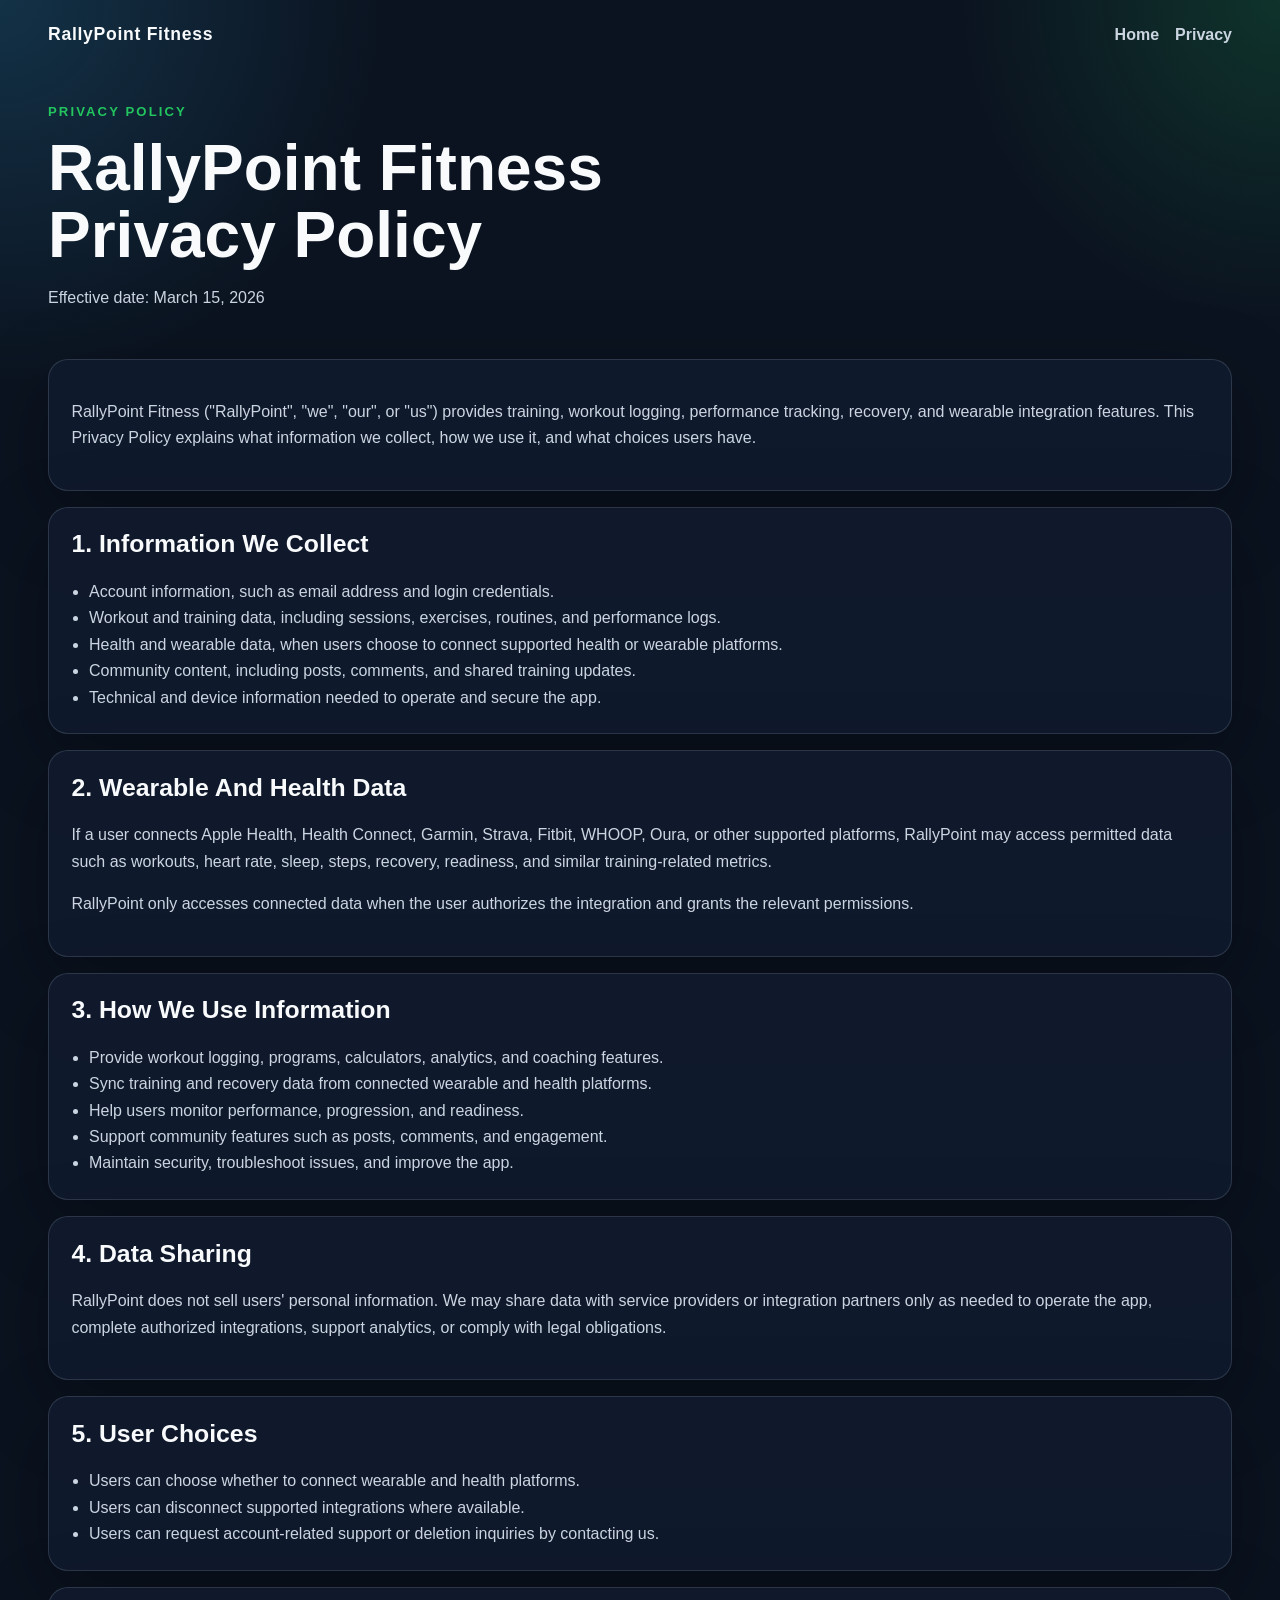
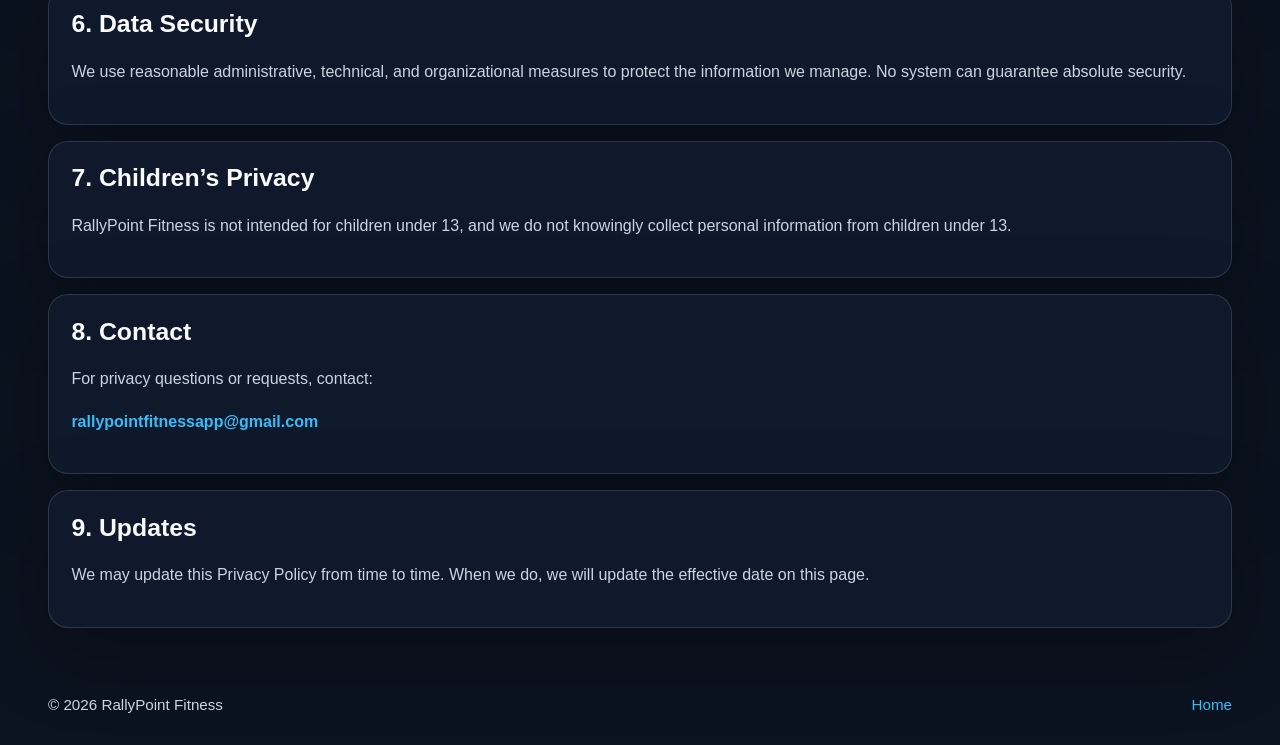
==== privacy.html @ d8b2dca5 "add RallyPoint marketing site and privacy policy" ====
<!DOCTYPE html>
<html lang="en">
<head>
  <meta charset="UTF-8">
  <meta name="viewport" content="width=device-width, initial-scale=1.0">
  <title>RallyPoint Fitness Privacy Policy</title>
  <meta
    name="description"
    content="Privacy Policy for RallyPoint Fitness."
  >
  <link rel="stylesheet" href="styles.css">
</head>
<body>
  <header class="subhero">
    <nav class="nav">
      <div class="brand">RallyPoint Fitness</div>
      <div class="nav-links">
        <a href="index.html">Home</a>
        <a href="privacy.html">Privacy</a>
      </div>
    </nav>
    <section class="hero-content compact">
      <p class="eyebrow">Privacy Policy</p>
      <h1>RallyPoint Fitness Privacy Policy</h1>
      <p class="hero-copy">
        Effective date: March 15, 2026
      </p>
    </section>
  </header>

  <main class="content">
    <section class="panel">
      <p>
        RallyPoint Fitness ("RallyPoint", "we", "our", or "us") provides training,
        workout logging, performance tracking, recovery, and wearable integration
        features. This Privacy Policy explains what information we collect, how we
        use it, and what choices users have.
      </p>
    </section>

    <section class="panel">
      <h2>1. Information We Collect</h2>
      <ul class="policy-list">
        <li>Account information, such as email address and login credentials.</li>
        <li>Workout and training data, including sessions, exercises, routines, and performance logs.</li>
        <li>Health and wearable data, when users choose to connect supported health or wearable platforms.</li>
        <li>Community content, including posts, comments, and shared training updates.</li>
        <li>Technical and device information needed to operate and secure the app.</li>
      </ul>
    </section>

    <section class="panel">
      <h2>2. Wearable And Health Data</h2>
      <p>
        If a user connects Apple Health, Health Connect, Garmin, Strava, Fitbit,
        WHOOP, Oura, or other supported platforms, RallyPoint may access permitted
        data such as workouts, heart rate, sleep, steps, recovery, readiness,
        and similar training-related metrics.
      </p>
      <p>
        RallyPoint only accesses connected data when the user authorizes the
        integration and grants the relevant permissions.
      </p>
    </section>

    <section class="panel">
      <h2>3. How We Use Information</h2>
      <ul class="policy-list">
        <li>Provide workout logging, programs, calculators, analytics, and coaching features.</li>
        <li>Sync training and recovery data from connected wearable and health platforms.</li>
        <li>Help users monitor performance, progression, and readiness.</li>
        <li>Support community features such as posts, comments, and engagement.</li>
        <li>Maintain security, troubleshoot issues, and improve the app.</li>
      </ul>
    </section>

    <section class="panel">
      <h2>4. Data Sharing</h2>
      <p>
        RallyPoint does not sell users' personal information. We may share data
        with service providers or integration partners only as needed to operate
        the app, complete authorized integrations, support analytics, or comply
        with legal obligations.
      </p>
    </section>

    <section class="panel">
      <h2>5. User Choices</h2>
      <ul class="policy-list">
        <li>Users can choose whether to connect wearable and health platforms.</li>
        <li>Users can disconnect supported integrations where available.</li>
        <li>Users can request account-related support or deletion inquiries by contacting us.</li>
      </ul>
    </section>

    <section class="panel">
      <h2>6. Data Security</h2>
      <p>
        We use reasonable administrative, technical, and organizational measures
        to protect the information we manage. No system can guarantee absolute security.
      </p>
    </section>

    <section class="panel">
      <h2>7. Children’s Privacy</h2>
      <p>
        RallyPoint Fitness is not intended for children under 13, and we do not knowingly
        collect personal information from children under 13.
      </p>
    </section>

    <section class="panel">
      <h2>8. Contact</h2>
      <p>
        For privacy questions or requests, contact:
      </p>
      <p class="contact-line">
        <a href="mailto:rallypointfitnessapp@gmail.com">rallypointfitnessapp@gmail.com</a>
      </p>
    </section>

    <section class="panel">
      <h2>9. Updates</h2>
      <p>
        We may update this Privacy Policy from time to time. When we do, we will
        update the effective date on this page.
      </p>
    </section>
  </main>

  <footer class="footer">
    <span>© 2026 RallyPoint Fitness</span>
    <a href="index.html">Home</a>
  </footer>
</body>
</html>
---- styles.css ----
:root {
  --bg: #0b1320;
  --bg-soft: #111b2e;
  --panel: rgba(17, 27, 46, 0.88);
  --line: rgba(148, 163, 184, 0.22);
  --text: #f8fafc;
  --muted: #cbd5e1;
  --accent: #22c55e;
  --accent-2: #38bdf8;
  --danger: #ef4444;
  --shadow: 0 24px 80px rgba(0, 0, 0, 0.28);
}

* {
  box-sizing: border-box;
}

html, body {
  margin: 0;
  padding: 0;
  background:
    radial-gradient(circle at top left, rgba(56, 189, 248, 0.18), transparent 24rem),
    radial-gradient(circle at top right, rgba(34, 197, 94, 0.18), transparent 20rem),
    var(--bg);
  color: var(--text);
  font-family: "Segoe UI", "Helvetica Neue", sans-serif;
}

a {
  color: var(--accent-2);
  text-decoration: none;
}

a:hover {
  text-decoration: underline;
}

.hero,
.subhero {
  padding: 1.5rem clamp(1rem, 4vw, 3rem) 2rem;
}

.nav {
  display: flex;
  align-items: center;
  justify-content: space-between;
  gap: 1rem;
  margin-bottom: 3.5rem;
}

.brand {
  font-size: 1.1rem;
  font-weight: 800;
  letter-spacing: 0.04em;
}

.nav-links {
  display: flex;
  flex-wrap: wrap;
  gap: 1rem;
}

.nav-links a {
  color: var(--muted);
  font-weight: 600;
}

.hero-content {
  max-width: 52rem;
}

.hero-content.compact {
  max-width: 44rem;
}

.eyebrow {
  color: var(--accent);
  font-size: 0.82rem;
  font-weight: 800;
  letter-spacing: 0.16em;
  text-transform: uppercase;
  margin: 0 0 0.75rem;
}

h1 {
  font-size: clamp(2.2rem, 5vw, 4.4rem);
  line-height: 1.05;
  margin: 0 0 1rem;
}

h2 {
  margin-top: 0;
  font-size: 1.55rem;
}

h3 {
  margin-top: 0;
  margin-bottom: 0.5rem;
  font-size: 1.05rem;
}

.hero-copy,
p,
li {
  color: var(--muted);
  line-height: 1.65;
  font-size: 1rem;
}

.hero-actions {
  display: flex;
  flex-wrap: wrap;
  gap: 0.9rem;
  margin-top: 1.5rem;
}

.button {
  display: inline-flex;
  align-items: center;
  justify-content: center;
  min-height: 3rem;
  padding: 0 1rem;
  border-radius: 999px;
  font-weight: 800;
}

.button-primary {
  background: var(--accent);
  color: #052e16;
}

.button-secondary {
  border: 1px solid var(--line);
  background: rgba(15, 23, 42, 0.72);
  color: var(--text);
}

.content {
  display: grid;
  gap: 1rem;
  padding: 0 clamp(1rem, 4vw, 3rem) 3rem;
}

.panel {
  border: 1px solid var(--line);
  border-radius: 1.25rem;
  background: var(--panel);
  box-shadow: var(--shadow);
  padding: 1.4rem;
}

.grid-list {
  display: grid;
  grid-template-columns: repeat(auto-fit, minmax(12rem, 1fr));
  gap: 0.75rem;
  padding-left: 1.1rem;
}

.feature-grid {
  display: grid;
  grid-template-columns: repeat(auto-fit, minmax(14rem, 1fr));
  gap: 1rem;
}

.feature-grid article {
  border: 1px solid var(--line);
  border-radius: 1rem;
  background: rgba(10, 18, 32, 0.72);
  padding: 1rem;
}

.policy-list {
  padding-left: 1.1rem;
  margin: 0;
}

.contact-line {
  font-weight: 700;
}

.footer {
  display: flex;
  align-items: center;
  justify-content: space-between;
  gap: 1rem;
  padding: 1.25rem clamp(1rem, 4vw, 3rem) 2rem;
  color: var(--muted);
  font-size: 0.95rem;
}

@media (max-width: 720px) {
  .nav,
  .footer {
    flex-direction: column;
    align-items: flex-start;
  }

  .hero,
  .subhero {
    padding-bottom: 1.25rem;
  }
}
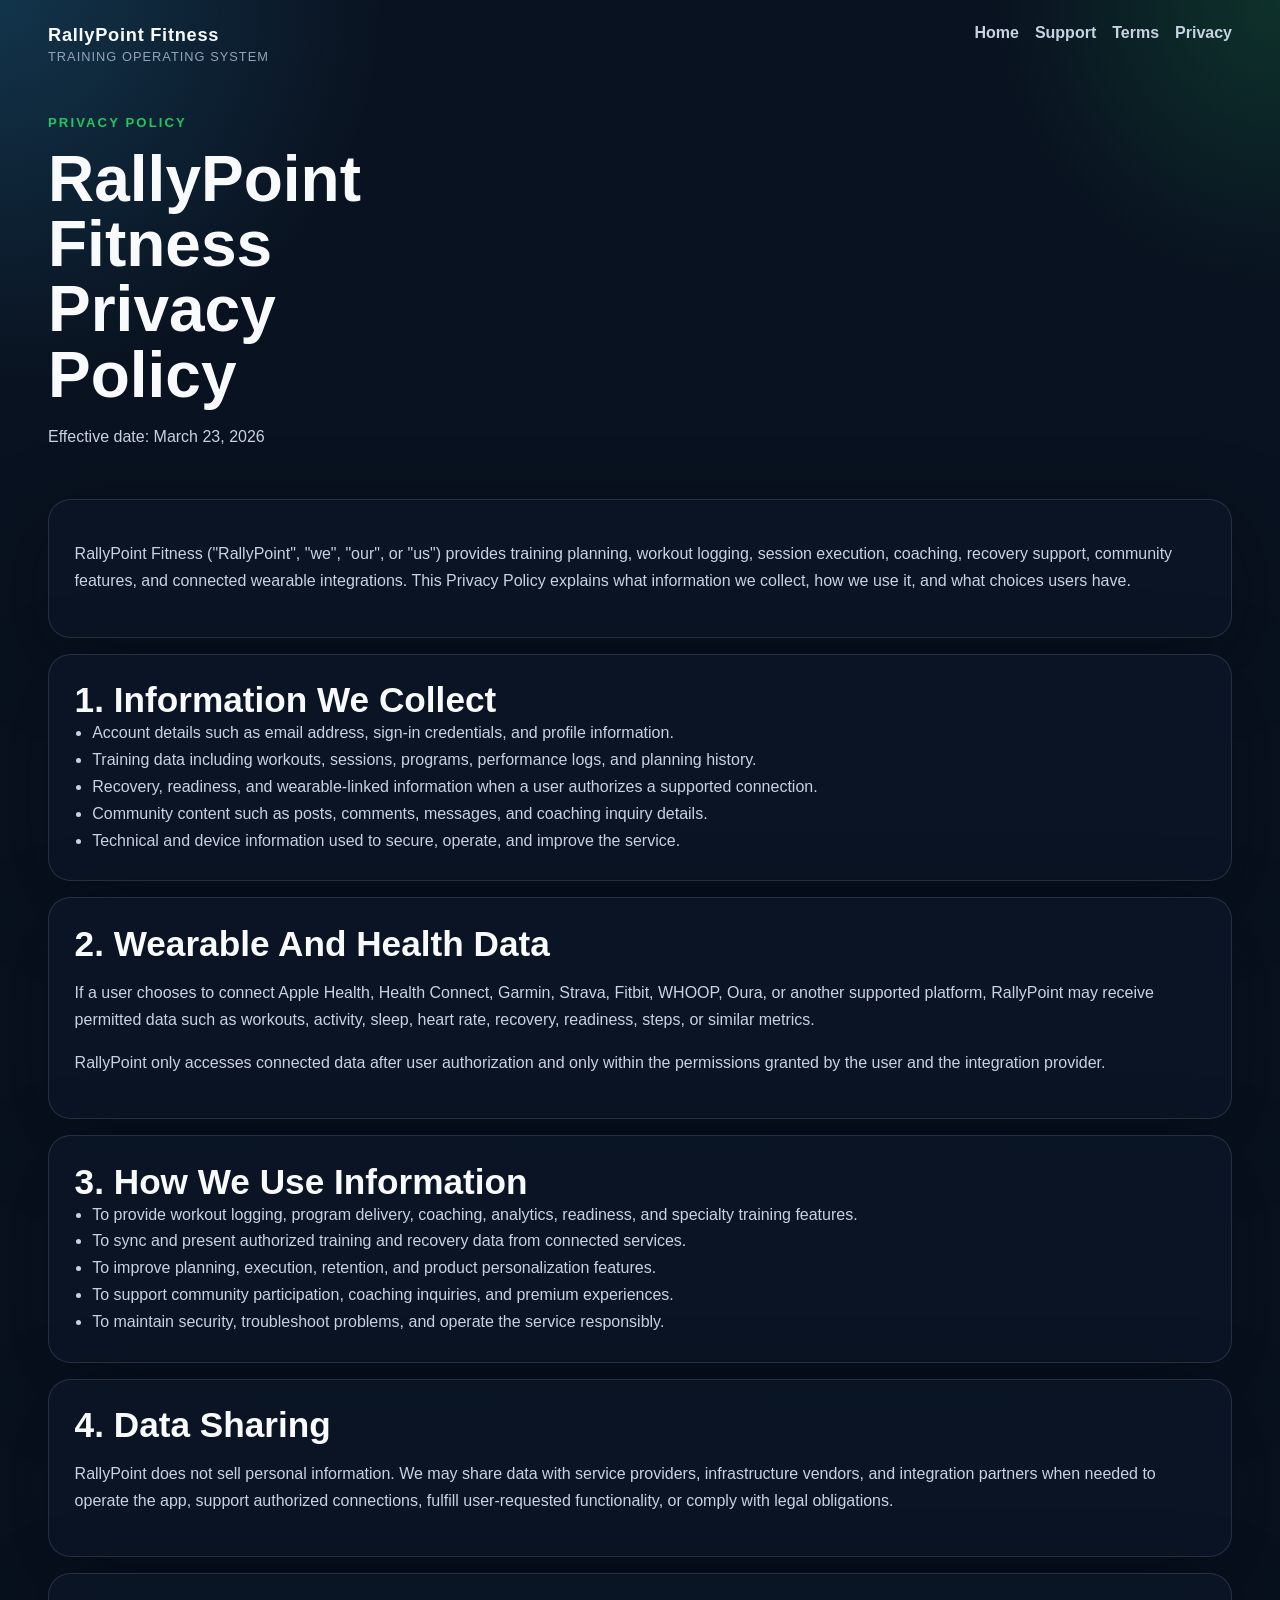
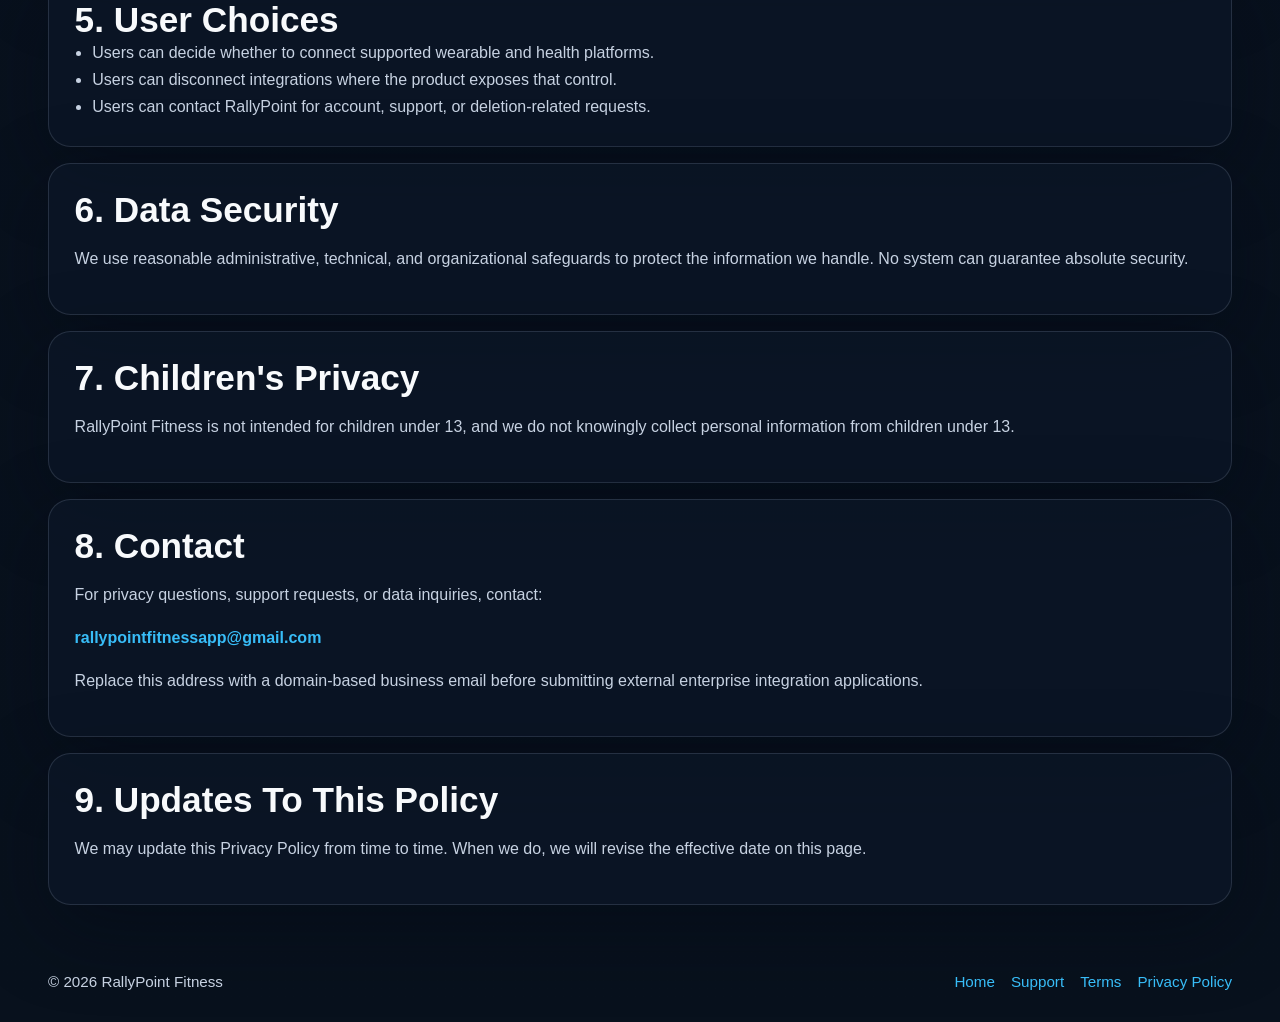
==== commit fc441db8: "build public business site surfaces" ====
--- a/privacy.html
+++ b/privacy.html
@@ -13,124 +13,132 @@
 <body>
   <header class="subhero">
     <nav class="nav">
-      <div class="brand">RallyPoint Fitness</div>
+      <div class="brand-block">
+        <div class="brand">RallyPoint Fitness</div>
+        <div class="brand-tag">Training Operating System</div>
+      </div>
       <div class="nav-links">
         <a href="index.html">Home</a>
+        <a href="support.html">Support</a>
+        <a href="terms.html">Terms</a>
         <a href="privacy.html">Privacy</a>
       </div>
     </nav>
     <section class="hero-content compact">
       <p class="eyebrow">Privacy Policy</p>
       <h1>RallyPoint Fitness Privacy Policy</h1>
-      <p class="hero-copy">
-        Effective date: March 15, 2026
-      </p>
+      <p class="hero-copy">Effective date: March 23, 2026</p>
     </section>
   </header>
 
   <main class="content">
-    <section class="panel">
+    <section class="panel panel-large">
       <p>
-        RallyPoint Fitness ("RallyPoint", "we", "our", or "us") provides training,
-        workout logging, performance tracking, recovery, and wearable integration
-        features. This Privacy Policy explains what information we collect, how we
-        use it, and what choices users have.
+        RallyPoint Fitness ("RallyPoint", "we", "our", or "us") provides training planning,
+        workout logging, session execution, coaching, recovery support, community features,
+        and connected wearable integrations. This Privacy Policy explains what information
+        we collect, how we use it, and what choices users have.
       </p>
     </section>
 
-    <section class="panel">
+    <section class="panel panel-large">
       <h2>1. Information We Collect</h2>
       <ul class="policy-list">
-        <li>Account information, such as email address and login credentials.</li>
-        <li>Workout and training data, including sessions, exercises, routines, and performance logs.</li>
-        <li>Health and wearable data, when users choose to connect supported health or wearable platforms.</li>
-        <li>Community content, including posts, comments, and shared training updates.</li>
-        <li>Technical and device information needed to operate and secure the app.</li>
+        <li>Account details such as email address, sign-in credentials, and profile information.</li>
+        <li>Training data including workouts, sessions, programs, performance logs, and planning history.</li>
+        <li>Recovery, readiness, and wearable-linked information when a user authorizes a supported connection.</li>
+        <li>Community content such as posts, comments, messages, and coaching inquiry details.</li>
+        <li>Technical and device information used to secure, operate, and improve the service.</li>
       </ul>
     </section>
 
-    <section class="panel">
+    <section class="panel panel-large">
       <h2>2. Wearable And Health Data</h2>
       <p>
-        If a user connects Apple Health, Health Connect, Garmin, Strava, Fitbit,
-        WHOOP, Oura, or other supported platforms, RallyPoint may access permitted
-        data such as workouts, heart rate, sleep, steps, recovery, readiness,
-        and similar training-related metrics.
+        If a user chooses to connect Apple Health, Health Connect, Garmin, Strava, Fitbit,
+        WHOOP, Oura, or another supported platform, RallyPoint may receive permitted data
+        such as workouts, activity, sleep, heart rate, recovery, readiness, steps, or similar metrics.
       </p>
       <p>
-        RallyPoint only accesses connected data when the user authorizes the
-        integration and grants the relevant permissions.
+        RallyPoint only accesses connected data after user authorization and only within the
+        permissions granted by the user and the integration provider.
       </p>
     </section>
 
-    <section class="panel">
+    <section class="panel panel-large">
       <h2>3. How We Use Information</h2>
       <ul class="policy-list">
-        <li>Provide workout logging, programs, calculators, analytics, and coaching features.</li>
-        <li>Sync training and recovery data from connected wearable and health platforms.</li>
-        <li>Help users monitor performance, progression, and readiness.</li>
-        <li>Support community features such as posts, comments, and engagement.</li>
-        <li>Maintain security, troubleshoot issues, and improve the app.</li>
+        <li>To provide workout logging, program delivery, coaching, analytics, readiness, and specialty training features.</li>
+        <li>To sync and present authorized training and recovery data from connected services.</li>
+        <li>To improve planning, execution, retention, and product personalization features.</li>
+        <li>To support community participation, coaching inquiries, and premium experiences.</li>
+        <li>To maintain security, troubleshoot problems, and operate the service responsibly.</li>
       </ul>
     </section>
 
-    <section class="panel">
+    <section class="panel panel-large">
       <h2>4. Data Sharing</h2>
       <p>
-        RallyPoint does not sell users' personal information. We may share data
-        with service providers or integration partners only as needed to operate
-        the app, complete authorized integrations, support analytics, or comply
-        with legal obligations.
+        RallyPoint does not sell personal information. We may share data with service providers,
+        infrastructure vendors, and integration partners when needed to operate the app, support
+        authorized connections, fulfill user-requested functionality, or comply with legal obligations.
       </p>
     </section>
 
-    <section class="panel">
+    <section class="panel panel-large">
       <h2>5. User Choices</h2>
       <ul class="policy-list">
-        <li>Users can choose whether to connect wearable and health platforms.</li>
-        <li>Users can disconnect supported integrations where available.</li>
-        <li>Users can request account-related support or deletion inquiries by contacting us.</li>
+        <li>Users can decide whether to connect supported wearable and health platforms.</li>
+        <li>Users can disconnect integrations where the product exposes that control.</li>
+        <li>Users can contact RallyPoint for account, support, or deletion-related requests.</li>
       </ul>
     </section>
 
-    <section class="panel">
+    <section class="panel panel-large">
       <h2>6. Data Security</h2>
       <p>
-        We use reasonable administrative, technical, and organizational measures
-        to protect the information we manage. No system can guarantee absolute security.
+        We use reasonable administrative, technical, and organizational safeguards to protect
+        the information we handle. No system can guarantee absolute security.
       </p>
     </section>
 
-    <section class="panel">
-      <h2>7. Children’s Privacy</h2>
+    <section class="panel panel-large">
+      <h2>7. Children's Privacy</h2>
       <p>
         RallyPoint Fitness is not intended for children under 13, and we do not knowingly
         collect personal information from children under 13.
       </p>
     </section>
 
-    <section class="panel">
+    <section class="panel panel-large">
       <h2>8. Contact</h2>
-      <p>
-        For privacy questions or requests, contact:
-      </p>
+      <p>For privacy questions, support requests, or data inquiries, contact:</p>
       <p class="contact-line">
         <a href="mailto:rallypointfitnessapp@gmail.com">rallypointfitnessapp@gmail.com</a>
       </p>
+      <p>
+        Replace this address with a domain-based business email before submitting external
+        enterprise integration applications.
+      </p>
     </section>
 
-    <section class="panel">
-      <h2>9. Updates</h2>
+    <section class="panel panel-large">
+      <h2>9. Updates To This Policy</h2>
       <p>
-        We may update this Privacy Policy from time to time. When we do, we will
-        update the effective date on this page.
+        We may update this Privacy Policy from time to time. When we do, we will revise the
+        effective date on this page.
       </p>
     </section>
   </main>
 
   <footer class="footer">
-    <span>© 2026 RallyPoint Fitness</span>
-    <a href="index.html">Home</a>
+    <span>&copy; 2026 RallyPoint Fitness</span>
+    <div class="footer-links">
+      <a href="index.html">Home</a>
+      <a href="support.html">Support</a>
+      <a href="terms.html">Terms</a>
+      <a href="privacy.html">Privacy Policy</a>
+    </div>
   </footer>
 </body>
 </html>
--- a/styles.css
+++ b/styles.css
@@ -1,29 +1,34 @@
 :root {
-  --bg: #0b1320;
-  --bg-soft: #111b2e;
-  --panel: rgba(17, 27, 46, 0.88);
-  --line: rgba(148, 163, 184, 0.22);
+  --bg: #08111d;
+  --bg-soft: #0e1c2f;
+  --bg-strong: #12253d;
+  --panel: rgba(11, 22, 38, 0.86);
+  --panel-strong: rgba(16, 31, 52, 0.94);
+  --line: rgba(148, 163, 184, 0.2);
   --text: #f8fafc;
-  --muted: #cbd5e1;
+  --muted: #c7d2e2;
+  --soft: #94a3b8;
   --accent: #22c55e;
   --accent-2: #38bdf8;
-  --danger: #ef4444;
-  --shadow: 0 24px 80px rgba(0, 0, 0, 0.28);
+  --accent-3: #f59e0b;
+  --shadow: 0 24px 80px rgba(1, 7, 18, 0.38);
 }
 
 * {
   box-sizing: border-box;
 }
 
-html, body {
+html,
+body {
   margin: 0;
   padding: 0;
+  min-height: 100%;
   background:
-    radial-gradient(circle at top left, rgba(56, 189, 248, 0.18), transparent 24rem),
-    radial-gradient(circle at top right, rgba(34, 197, 94, 0.18), transparent 20rem),
-    var(--bg);
+    radial-gradient(circle at top left, rgba(56, 189, 248, 0.2), transparent 24rem),
+    radial-gradient(circle at top right, rgba(34, 197, 94, 0.18), transparent 18rem),
+    linear-gradient(180deg, #091220 0%, #08111d 100%);
   color: var(--text);
-  font-family: "Segoe UI", "Helvetica Neue", sans-serif;
+  font-family: "Segoe UI", "Helvetica Neue", Arial, sans-serif;
 }
 
 a {
@@ -42,16 +47,28 @@
 
 .nav {
   display: flex;
-  align-items: center;
+  align-items: flex-start;
   justify-content: space-between;
   gap: 1rem;
-  margin-bottom: 3.5rem;
+  margin-bottom: 3rem;
+}
+
+.brand-block {
+  display: grid;
+  gap: 0.18rem;
 }
 
 .brand {
-  font-size: 1.1rem;
+  font-size: 1.14rem;
   font-weight: 800;
   letter-spacing: 0.04em;
+}
+
+.brand-tag {
+  color: var(--soft);
+  font-size: 0.8rem;
+  letter-spacing: 0.08em;
+  text-transform: uppercase;
 }
 
 .nav-links {
@@ -62,11 +79,18 @@
 
 .nav-links a {
   color: var(--muted);
-  font-weight: 600;
+  font-weight: 700;
+}
+
+.hero-shell {
+  display: grid;
+  grid-template-columns: minmax(0, 1.25fr) minmax(18rem, 0.85fr);
+  gap: 1.2rem;
+  align-items: stretch;
 }
 
 .hero-content {
-  max-width: 52rem;
+  max-width: 56rem;
 }
 
 .hero-content.compact {
@@ -79,31 +103,32 @@
   font-weight: 800;
   letter-spacing: 0.16em;
   text-transform: uppercase;
-  margin: 0 0 0.75rem;
+  margin: 0 0 0.8rem;
 }
 
 h1 {
-  font-size: clamp(2.2rem, 5vw, 4.4rem);
-  line-height: 1.05;
+  font-size: clamp(2.4rem, 5vw, 4.8rem);
+  line-height: 1.02;
   margin: 0 0 1rem;
+  max-width: 12ch;
 }
 
 h2 {
-  margin-top: 0;
-  font-size: 1.55rem;
+  margin: 0;
+  font-size: clamp(1.5rem, 3vw, 2.2rem);
 }
 
 h3 {
   margin-top: 0;
-  margin-bottom: 0.5rem;
-  font-size: 1.05rem;
+  margin-bottom: 0.55rem;
+  font-size: 1.04rem;
 }
 
 .hero-copy,
 p,
 li {
   color: var(--muted);
-  line-height: 1.65;
+  line-height: 1.68;
   font-size: 1rem;
 }
 
@@ -111,7 +136,7 @@
   display: flex;
   flex-wrap: wrap;
   gap: 0.9rem;
-  margin-top: 1.5rem;
+  margin-top: 1.6rem;
 }
 
 .button {
@@ -119,14 +144,16 @@
   align-items: center;
   justify-content: center;
   min-height: 3rem;
-  padding: 0 1rem;
+  padding: 0 1.1rem;
   border-radius: 999px;
   font-weight: 800;
+  letter-spacing: 0.01em;
 }
 
 .button-primary {
-  background: var(--accent);
-  color: #052e16;
+  background: linear-gradient(135deg, var(--accent) 0%, #16a34a 100%);
+  color: #03210f;
+  box-shadow: 0 18px 40px rgba(34, 197, 94, 0.22);
 }
 
 .button-secondary {
@@ -135,38 +162,139 @@
   color: var(--text);
 }
 
-.content {
-  display: grid;
-  gap: 1rem;
-  padding: 0 clamp(1rem, 4vw, 3rem) 3rem;
-}
-
+.hero-board,
 .panel {
   border: 1px solid var(--line);
-  border-radius: 1.25rem;
+  border-radius: 1.4rem;
   background: var(--panel);
   box-shadow: var(--shadow);
-  padding: 1.4rem;
-}
-
-.grid-list {
-  display: grid;
-  grid-template-columns: repeat(auto-fit, minmax(12rem, 1fr));
+}
+
+.hero-board {
+  padding: 1.2rem;
+  background:
+    linear-gradient(180deg, rgba(18, 37, 61, 0.96), rgba(8, 17, 29, 0.96));
+}
+
+.hero-board-head {
+  display: flex;
+  justify-content: space-between;
   gap: 0.75rem;
-  padding-left: 1.1rem;
-}
-
-.feature-grid {
-  display: grid;
-  grid-template-columns: repeat(auto-fit, minmax(14rem, 1fr));
-  gap: 1rem;
-}
-
-.feature-grid article {
+  align-items: center;
+  margin-bottom: 1rem;
+}
+
+.board-kicker {
+  color: var(--soft);
+  font-size: 0.8rem;
+  font-weight: 700;
+  letter-spacing: 0.08em;
+  text-transform: uppercase;
+}
+
+.board-badge {
+  border: 1px solid rgba(56, 189, 248, 0.28);
+  border-radius: 999px;
+  padding: 0.35rem 0.7rem;
+  color: #bfe8ff;
+  font-size: 0.78rem;
+  font-weight: 800;
+  background: rgba(56, 189, 248, 0.12);
+}
+
+.metric-grid,
+.feature-grid,
+.lane-grid,
+.company-grid,
+.contact-grid {
+  display: grid;
+  gap: 1rem;
+}
+
+.metric-grid {
+  grid-template-columns: 1fr;
+}
+
+.metric-card,
+.feature-grid article,
+.lane-card,
+.company-card,
+.contact-card {
   border: 1px solid var(--line);
   border-radius: 1rem;
-  background: rgba(10, 18, 32, 0.72);
+  background: rgba(10, 18, 32, 0.76);
   padding: 1rem;
+}
+
+.metric-label,
+.contact-label {
+  display: block;
+  color: var(--soft);
+  font-size: 0.78rem;
+  font-weight: 800;
+  letter-spacing: 0.08em;
+  text-transform: uppercase;
+  margin-bottom: 0.55rem;
+}
+
+.metric-card strong,
+.contact-link {
+  color: var(--text);
+  font-size: 1rem;
+  line-height: 1.45;
+}
+
+.content {
+  display: grid;
+  gap: 1rem;
+  padding: 0 clamp(1rem, 4vw, 3rem) 3rem;
+}
+
+.panel {
+  padding: 1.5rem;
+}
+
+.panel-large {
+  padding: 1.6rem;
+}
+
+.section-head {
+  display: grid;
+  gap: 0.55rem;
+  margin-bottom: 1rem;
+}
+
+.section-copy {
+  margin-top: 0;
+  margin-bottom: 1.1rem;
+}
+
+.feature-grid,
+.lane-grid,
+.company-grid,
+.contact-grid {
+  grid-template-columns: repeat(auto-fit, minmax(15rem, 1fr));
+}
+
+.grid-list {
+  display: grid;
+  grid-template-columns: repeat(auto-fit, minmax(12rem, 1fr));
+  gap: 0.8rem;
+  padding-left: 1.1rem;
+}
+
+.clean-list {
+  list-style: none;
+  padding-left: 0;
+  margin: 0;
+}
+
+.clean-list li {
+  border: 1px solid var(--line);
+  border-radius: 999px;
+  padding: 0.8rem 0.95rem;
+  background: rgba(10, 18, 32, 0.76);
+  font-weight: 700;
 }
 
 .policy-list {
@@ -186,6 +314,18 @@
   padding: 1.25rem clamp(1rem, 4vw, 3rem) 2rem;
   color: var(--muted);
   font-size: 0.95rem;
+}
+
+.footer-links {
+  display: flex;
+  gap: 1rem;
+  flex-wrap: wrap;
+}
+
+@media (max-width: 900px) {
+  .hero-shell {
+    grid-template-columns: 1fr;
+  }
 }
 
 @media (max-width: 720px) {
@@ -197,6 +337,10 @@
 
   .hero,
   .subhero {
-    padding-bottom: 1.25rem;
+    padding-bottom: 1.2rem;
   }
-}
+
+  h1 {
+    max-width: none;
+  }
+}
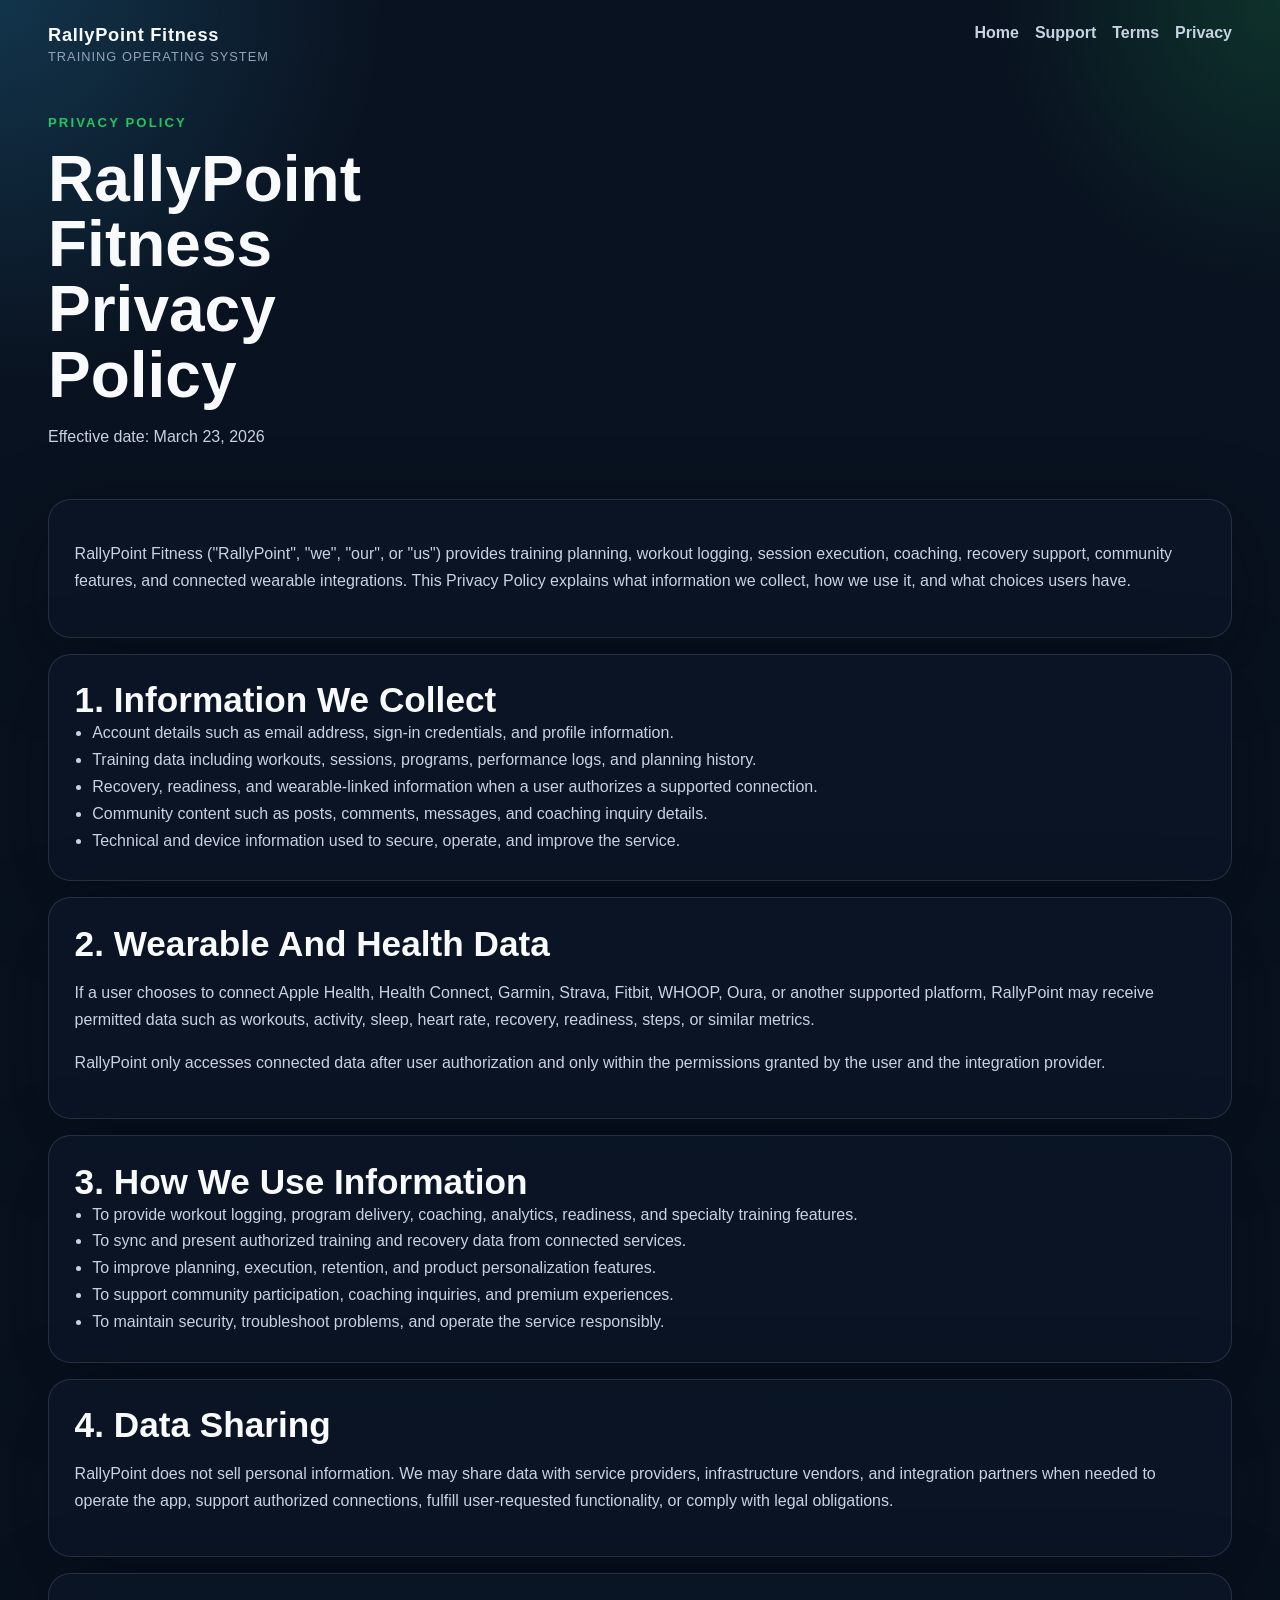
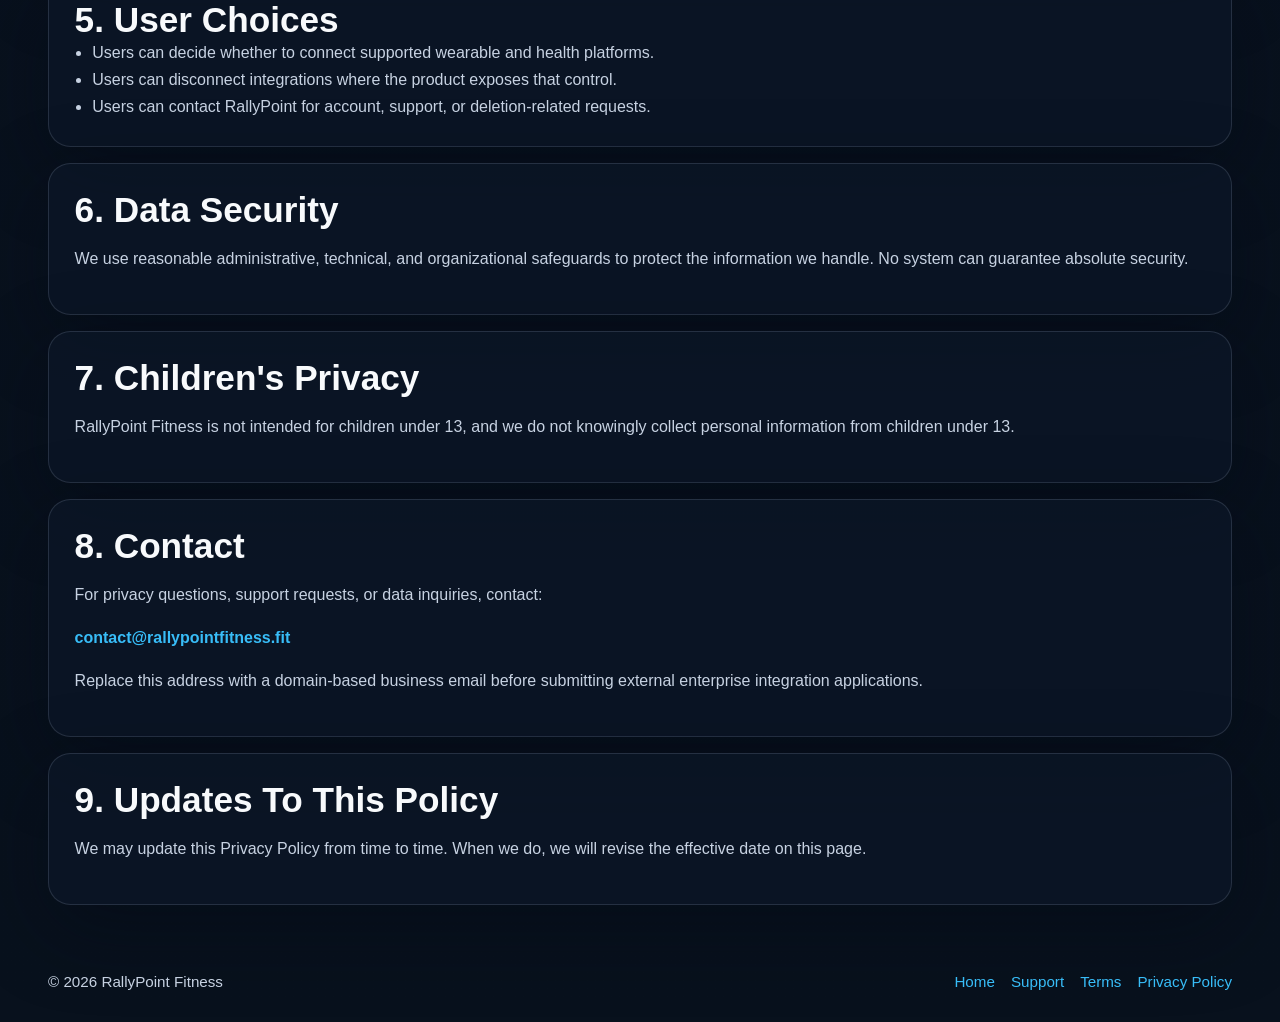
==== commit fc9fcf04: "use domain contact email on public site" ====
--- a/privacy.html
+++ b/privacy.html
@@ -114,7 +114,7 @@
       <h2>8. Contact</h2>
       <p>For privacy questions, support requests, or data inquiries, contact:</p>
       <p class="contact-line">
-        <a href="mailto:rallypointfitnessapp@gmail.com">rallypointfitnessapp@gmail.com</a>
+        <a href="mailto:contact@rallypointfitness.fit">contact@rallypointfitness.fit</a>
       </p>
       <p>
         Replace this address with a domain-based business email before submitting external
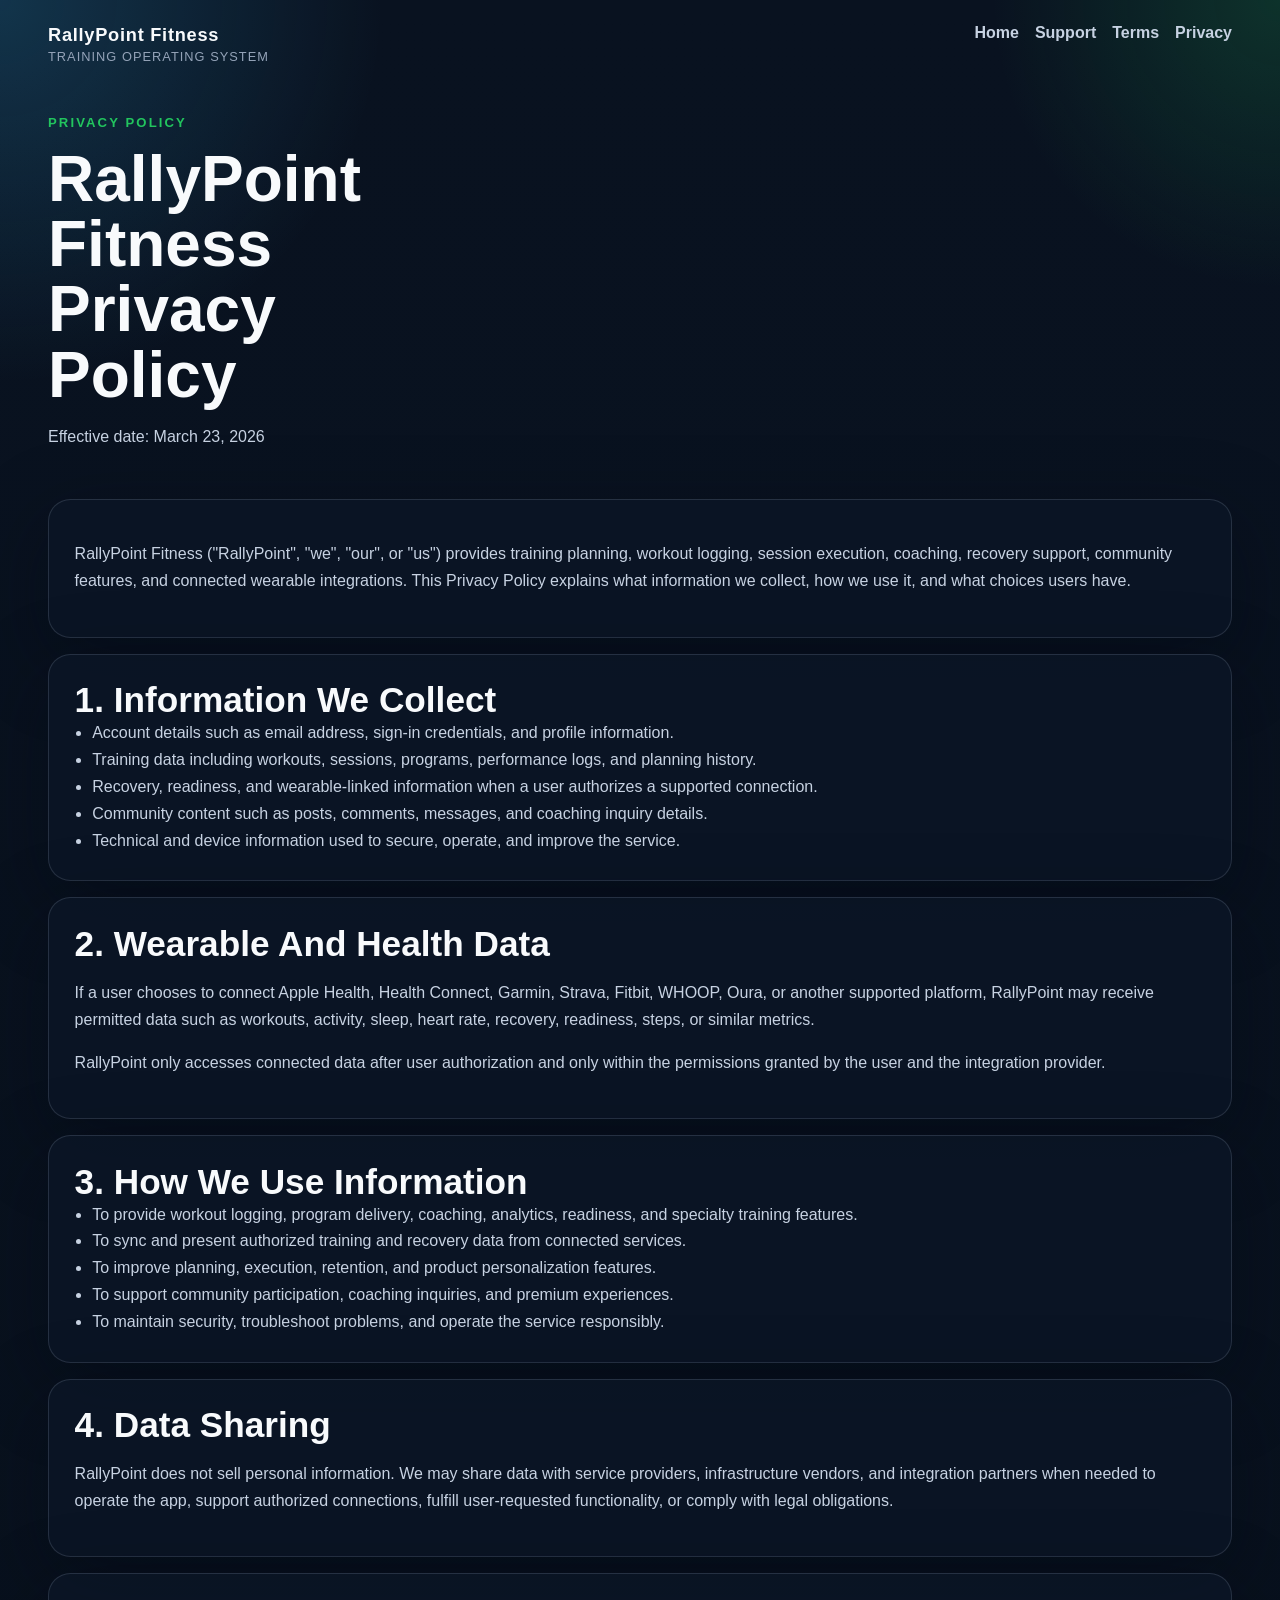
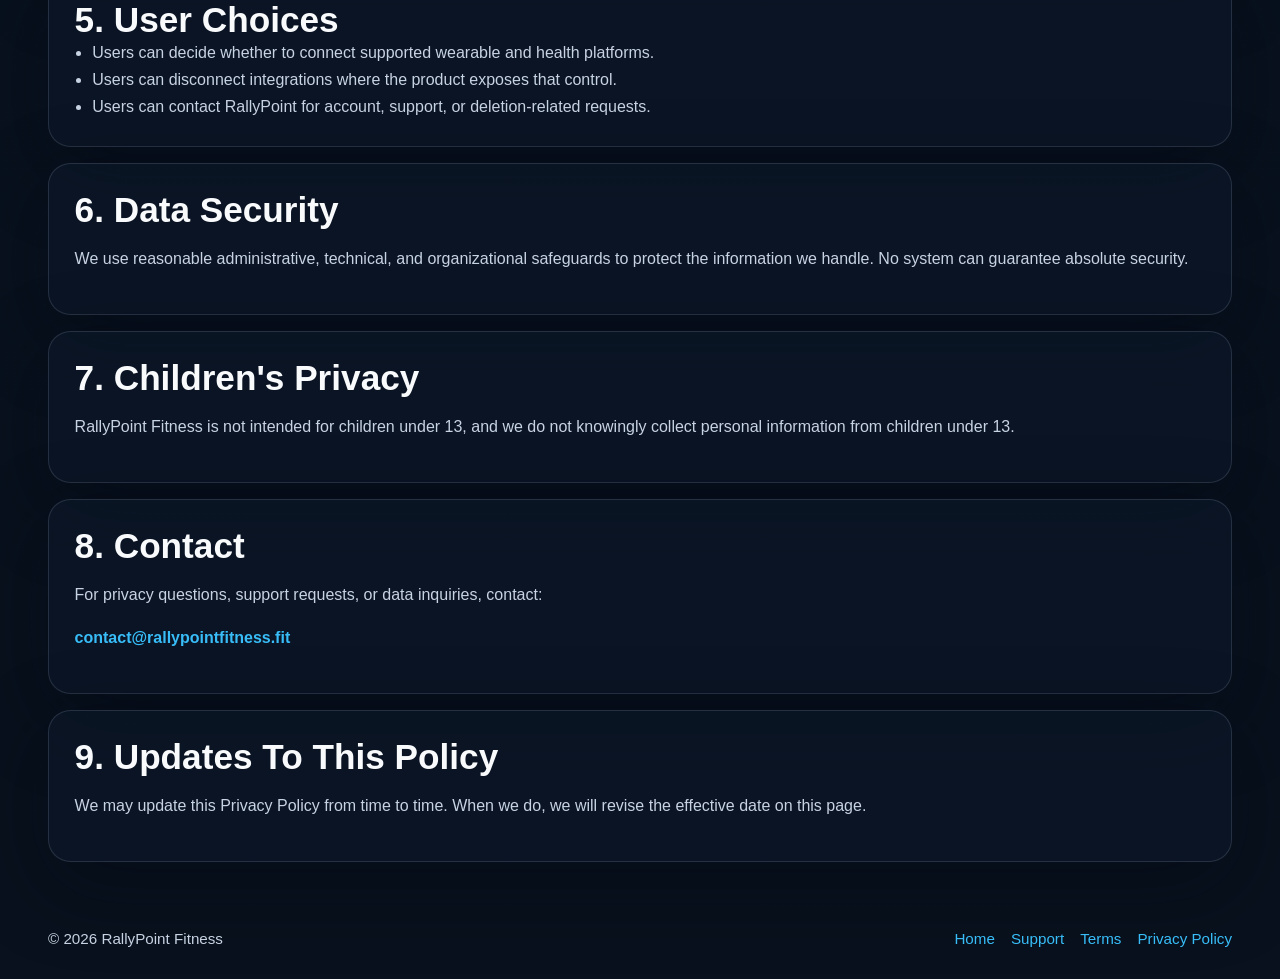
==== commit c9254a0a: "polish public site credibility copy" ====
--- a/privacy.html
+++ b/privacy.html
@@ -116,10 +116,6 @@
       <p class="contact-line">
         <a href="mailto:contact@rallypointfitness.fit">contact@rallypointfitness.fit</a>
       </p>
-      <p>
-        Replace this address with a domain-based business email before submitting external
-        enterprise integration applications.
-      </p>
     </section>
 
     <section class="panel panel-large">
